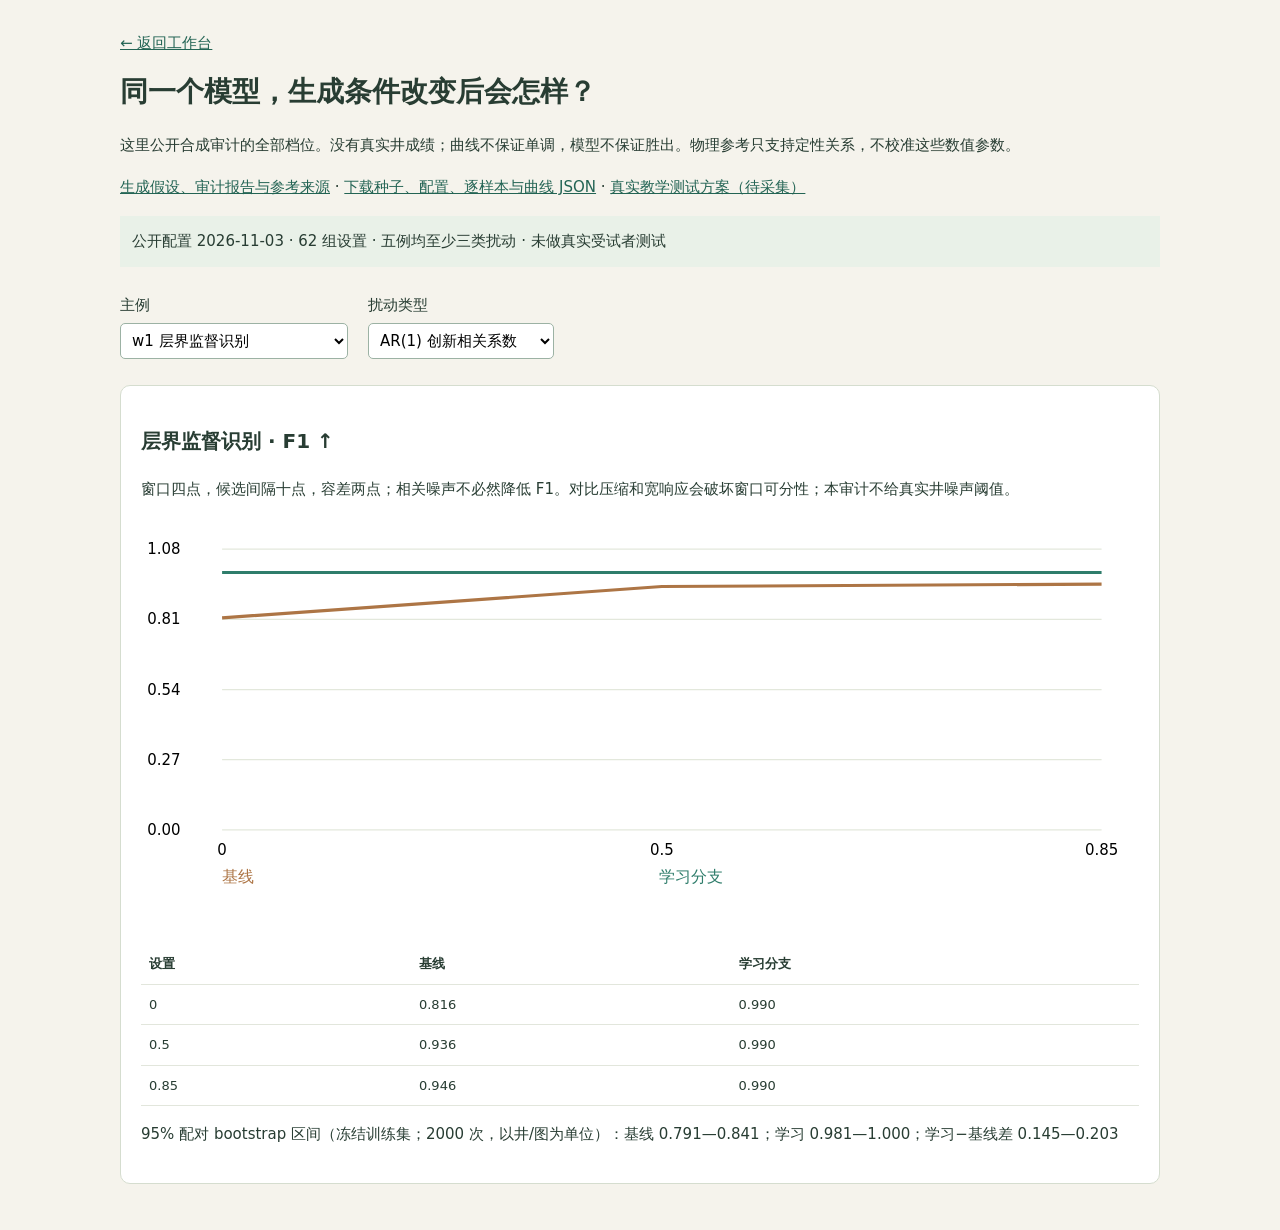
==== docs/evidence.html @ 137063bd "Add traceable well-log evidence and generator sensitivity audits" ====
<!doctype html><html lang="zh-CN"><meta charset="utf-8"><meta name="viewport" content="width=device-width,initial-scale=1"><title>生成器敏感性审计 · 测井工作台</title>
<style>body{margin:0;background:#f5f3ec;color:#283d33;font:15px/1.8 system-ui,sans-serif}main{max-width:1040px;margin:auto;padding:30px 20px}a{color:#236454}h1{font-size:28px;margin:10px 0}h2{font-size:20px}label{display:inline-grid;gap:4px;margin:10px 20px 10px 0}select{font:inherit;padding:7px;max-width:90vw;border:1px solid #9cb2a4;border-radius:5px;background:white}section{border:1px solid #d5ddcf;padding:20px;background:#fff;border-radius:10px;margin:16px 0}svg{width:100%;height:auto}table{border-collapse:collapse;width:100%;font-size:13px}th,td{text-align:left;padding:8px;border-bottom:1px solid #e2e6dc}small{color:#607466}.scroll{overflow:auto}#status{padding:12px;background:#e9f1e8}button:focus-visible,a:focus-visible,select:focus-visible{outline:3px solid #286b53;outline-offset:3px}@media(max-width:600px){main{padding:16px 12px}section{padding:12px}h1{font-size:22px}}</style>
<main><a href="../index.html#/">← 返回工作台</a><h1>同一个模型，生成条件改变后会怎样？</h1><p>这里公开合成审计的全部档位。没有真实井成绩；曲线不保证单调，模型不保证胜出。物理参考只支持定性关系，不校准这些数值参数。</p><p><a href="evidence/generator-audit.md">生成假设、审计报告与参考来源</a> · <a href="evidence/generator-audit.json" download>下载种子、配置、逐样本与曲线 JSON</a> · <a href="teaching-test/PROTOCOL.md">真实教学测试方案（待采集）</a></p><p id="status" role="status">正在载入公开审计…</p><label>主例<select id="case" aria-label="选择审计案例"></select></label><label>扰动类型<select id="axis" aria-label="选择生成器扰动"></select></label><section><h2 id="title"></h2><p id="scope"></p><div id="chart"></div><div class="scroll"><table id="results"></table></div><p id="extra"></p></section><section id="threshold" hidden><h2>w3 阈值诊断：误报与漏检怎样交换？</h2><p>曲线使用已观察过的 20 图，属事后诊断，不是开发调参结果。候选 ROC 把可匹配标注的单条候选标正（允许重复正候选）；对象 PR 则经过间隔抑制和一对一匹配，分母不同。</p><div id="roc"></div><div id="pr"></div><div class="scroll"><table id="threshold-table"></table></div></section></main>
<script>
'use strict';
const select=document.querySelector('#case'),axis=document.querySelector('#axis'),names={rho:'AR(1) 创新相关系数',transition:'箱式响应半宽（点）',shift:'测试类别对比压缩比例',denShift:'测试 DEN 偏移 g/cm³',cnlShift:'测试 CNL 偏移 v/v',noiseScale:'附加噪声幅度',noiseMultiplier:'图像噪声倍数',apertureMultiplier:'路径厚度倍数',dropout:'连续方位缺测比例',drift:'目标井刻度漂移',overlap:'目标类别重叠',warp:'非线性响应错配',gapLength:'连续遮蔽长度 m',mechanism:'缺测机制'};
let data;
function f(v){return typeof v==='number'?v.toFixed(3):v;}
function esc(v){return String(v).replace(/&/g,'&amp;').replace(/</g,'&lt;');}
function chart(rows,lines,label,xy=false){
 const w=800,h=335,x0=65,y0=25,x1=770,y1=250;
 const all=rows.flatMap(r=>lines.map(l=>r[l.key])).filter(Number.isFinite),max=Math.max(...all,1)*1.08;
 const x=(r,i)=>xy?x0+r.x*(x1-x0):x0+i/(rows.length-1||1)*(x1-x0),y=v=>y1-v/(xy?1:max)*(y1-y0);
 let s='<svg viewBox="0 0 '+w+' '+h+'" role="img" aria-label="'+esc(label)+'"><title>'+esc(label)+'</title>';
 for(let i=0;i<=4;i++){const v=(xy?1:max)*i/4,yy=y(v);s+='<path d="M'+x0+' '+yy+'H'+x1+'" stroke="#e3e8dc"/><text x="5" y="'+(yy+4)+'" font-size="12">'+v.toFixed(2)+'</text>';}
 for(const [li,l]of lines.entries()){const points=rows.map((r,i)=>x(r,i)+','+y(r[l.key])).join(' ');s+='<polyline points="'+points+'" fill="none" stroke="'+l.color+'" stroke-width="2.5"/><text x="'+(65+(li%2)*350)+'" y="'+(292+Math.floor(li/2)*20)+'" fill="'+l.color+'" font-size="13">'+l.label+'</text>';}
 rows.forEach((r,i)=>{if(!xy)s+='<text x="'+x(r,i)+'" y="270" text-anchor="middle" font-size="12">'+esc(r.value)+'</text>';});
 return s+'</svg>';
}
function render(){const c=data.cases[select.value],rows=c.series.filter(r=>r.axis===axis.value);document.querySelector('#title').textContent=c.title+' · '+c.metric;document.querySelector('#scope').textContent=c.limits;
 const lines=[{key:'baseline',label:'基线',color:'#ad7545'},{key:'learn',label:'学习分支',color:'#2f7d6b'}];if(rows[0].denOnly!==undefined)lines.push({key:'denOnly',label:'DEN 单变量回归',color:'#6e79aa'});if(rows[0].raw!==undefined)lines.push({key:'raw',label:'GR+DEN 固定缩放 KNN',color:'#557791'});if(rows[0].grOnly!==undefined)lines.push({key:'grOnly',label:'GR 单特征 KNN',color:'#8a6e98'});
 document.querySelector('#chart').innerHTML=chart(rows,lines,names[axis.value]+' 对 '+c.metric+' 的影响；精确数字见下表');
 document.querySelector('#results').innerHTML='<tr><th>设置</th>'+lines.map(l=>'<th>'+esc(l.label)+'</th>').join('')+(rows[0].coverage!==undefined?'<th>回归区间覆盖</th>':'')+'</tr>'+rows.map(r=>'<tr><td>'+esc(r.value)+'</td>'+lines.map(l=>'<td>'+f(r[l.key])+'</td>').join('')+(r.coverage!==undefined?'<td>'+f(r.coverage)+'</td>':'')+'</tr>').join('');
 document.querySelector('#extra').textContent=c.heldout?'95% 配对 bootstrap 区间（冻结训练集；2000 次，以井/图为单位）：基线 '+c.heldout.baseline.map(f).join('—')+'；学习 '+c.heldout.learn.map(f).join('—')+'；学习−基线差 '+c.heldout.pairedDifference.map(f).join('—'):'本组各档位使用 '+rows[0].rows.length+' 个公开种子的配对重复。逐样本数据与附加评价见 JSON。';
 document.querySelector('#threshold').hidden=!c.thresholdCurve;
 if(c.thresholdCurve){const t=c.thresholdCurve;document.querySelector('#roc').innerHTML=chart(t.map(q=>({x:q.candidate.fpr,tpr:q.candidate.tpr})),[{key:'tpr',label:'候选 ROC：FPR → TPR',color:'#6e79aa'}],'候选 ROC 曲线',true);document.querySelector('#pr').innerHTML=chart(t.map(q=>({x:q.object.recall,precision:q.object.precision})),[{key:'precision',label:'对象 PR：召回 → 精确率',color:'#2f7d6b'}],'完整对象匹配的精确率与召回',true);document.querySelector('#threshold-table').innerHTML='<tr><th>阈值</th><th>对象精确率</th><th>对象召回</th><th>误报/漏检</th><th>候选 FPR/TPR</th></tr>'+t.map(q=>'<tr><td>'+q.threshold+'</td><td>'+f(q.object.precision)+'</td><td>'+f(q.object.recall)+'</td><td>'+q.object.fp+' / '+q.object.fn+'</td><td>'+f(q.candidate.fpr)+' / '+f(q.candidate.tpr)+'</td></tr>').join('');}
}
function choose(){const c=data.cases[select.value];axis.innerHTML=[...new Set(c.series.map(r=>r.axis))].map(a=>'<option value="'+a+'">'+names[a]+'</option>').join('');render();}
fetch('evidence/generator-audit.json').then(r=>{if(!r.ok)throw Error('HTTP '+r.status);return r.json();}).then(d=>{data=d;select.innerHTML=Object.entries(d.cases).map(([k,c])=>'<option value="'+k+'">'+k+' '+c.title+'</option>').join('');document.querySelector('#status').textContent='公开配置 '+d.date+' · 62 组设置 · 五例均至少三类扰动 · 未做真实受试者测试';choose();}).catch(e=>{document.querySelector('#status').textContent='审计载入失败：'+e.message+'。请通过 HTTP(S) 打开，file:// 不受支持。';});
select.addEventListener('change',choose);axis.addEventListener('change',render);
</script></html>
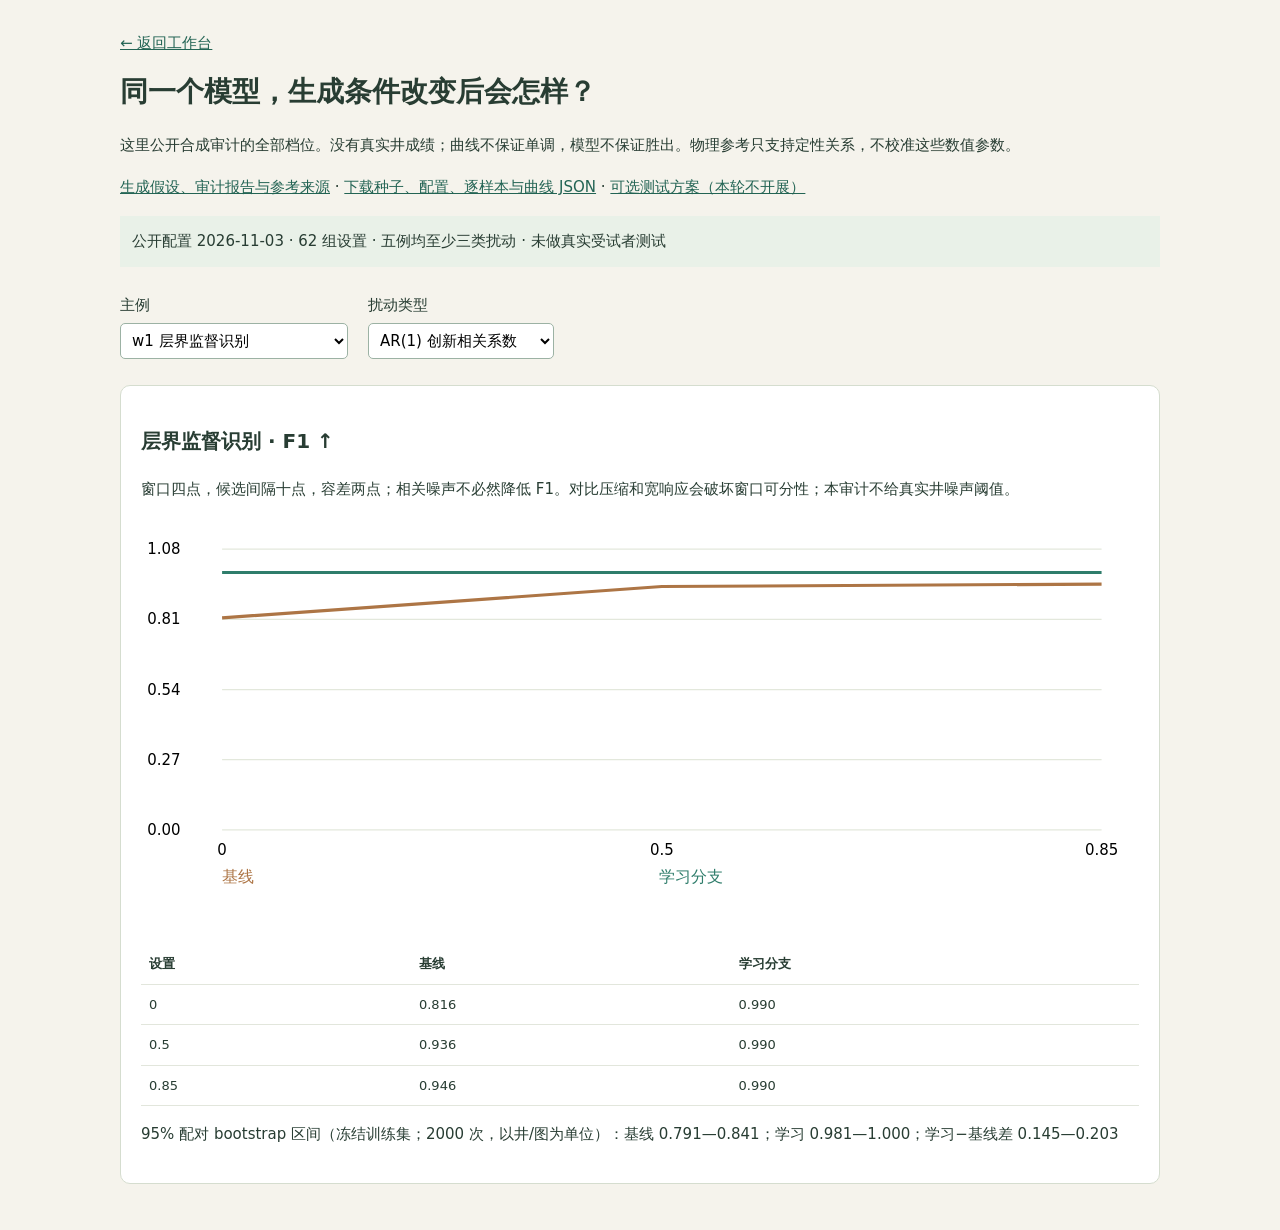
==== commit f5bb3e03: "Record public release checks and measured loading limits" ====
--- a/docs/evidence.html
+++ b/docs/evidence.html
@@ -1,6 +1,6 @@
 <!doctype html><html lang="zh-CN"><meta charset="utf-8"><meta name="viewport" content="width=device-width,initial-scale=1"><title>生成器敏感性审计 · 测井工作台</title>
 <style>body{margin:0;background:#f5f3ec;color:#283d33;font:15px/1.8 system-ui,sans-serif}main{max-width:1040px;margin:auto;padding:30px 20px}a{color:#236454}h1{font-size:28px;margin:10px 0}h2{font-size:20px}label{display:inline-grid;gap:4px;margin:10px 20px 10px 0}select{font:inherit;padding:7px;max-width:90vw;border:1px solid #9cb2a4;border-radius:5px;background:white}section{border:1px solid #d5ddcf;padding:20px;background:#fff;border-radius:10px;margin:16px 0}svg{width:100%;height:auto}table{border-collapse:collapse;width:100%;font-size:13px}th,td{text-align:left;padding:8px;border-bottom:1px solid #e2e6dc}small{color:#607466}.scroll{overflow:auto}#status{padding:12px;background:#e9f1e8}button:focus-visible,a:focus-visible,select:focus-visible{outline:3px solid #286b53;outline-offset:3px}@media(max-width:600px){main{padding:16px 12px}section{padding:12px}h1{font-size:22px}}</style>
-<main><a href="../index.html#/">← 返回工作台</a><h1>同一个模型，生成条件改变后会怎样？</h1><p>这里公开合成审计的全部档位。没有真实井成绩；曲线不保证单调，模型不保证胜出。物理参考只支持定性关系，不校准这些数值参数。</p><p><a href="evidence/generator-audit.md">生成假设、审计报告与参考来源</a> · <a href="evidence/generator-audit.json" download>下载种子、配置、逐样本与曲线 JSON</a> · <a href="teaching-test/PROTOCOL.md">真实教学测试方案（待采集）</a></p><p id="status" role="status">正在载入公开审计…</p><label>主例<select id="case" aria-label="选择审计案例"></select></label><label>扰动类型<select id="axis" aria-label="选择生成器扰动"></select></label><section><h2 id="title"></h2><p id="scope"></p><div id="chart"></div><div class="scroll"><table id="results"></table></div><p id="extra"></p></section><section id="threshold" hidden><h2>w3 阈值诊断：误报与漏检怎样交换？</h2><p>曲线使用已观察过的 20 图，属事后诊断，不是开发调参结果。候选 ROC 把可匹配标注的单条候选标正（允许重复正候选）；对象 PR 则经过间隔抑制和一对一匹配，分母不同。</p><div id="roc"></div><div id="pr"></div><div class="scroll"><table id="threshold-table"></table></div></section></main>
+<main><a href="../index.html#/">← 返回工作台</a><h1>同一个模型，生成条件改变后会怎样？</h1><p>这里公开合成审计的全部档位。没有真实井成绩；曲线不保证单调，模型不保证胜出。物理参考只支持定性关系，不校准这些数值参数。</p><p><a href="evidence/generator-audit.md">生成假设、审计报告与参考来源</a> · <a href="evidence/generator-audit.json" download>下载种子、配置、逐样本与曲线 JSON</a> · <a href="teaching-test/PROTOCOL.md">可选测试方案（本轮不开展）</a></p><p id="status" role="status">正在载入公开审计…</p><label>主例<select id="case" aria-label="选择审计案例"></select></label><label>扰动类型<select id="axis" aria-label="选择生成器扰动"></select></label><section><h2 id="title"></h2><p id="scope"></p><div id="chart"></div><div class="scroll"><table id="results"></table></div><p id="extra"></p></section><section id="threshold" hidden><h2>w3 阈值诊断：误报与漏检怎样交换？</h2><p>曲线使用已观察过的 20 图，属事后诊断，不是开发调参结果。候选 ROC 把可匹配标注的单条候选标正（允许重复正候选）；对象 PR 则经过间隔抑制和一对一匹配，分母不同。</p><div id="roc"></div><div id="pr"></div><div class="scroll"><table id="threshold-table"></table></div></section></main>
 <script>
 'use strict';
 const select=document.querySelector('#case'),axis=document.querySelector('#axis'),names={rho:'AR(1) 创新相关系数',transition:'箱式响应半宽（点）',shift:'测试类别对比压缩比例',denShift:'测试 DEN 偏移 g/cm³',cnlShift:'测试 CNL 偏移 v/v',noiseScale:'附加噪声幅度',noiseMultiplier:'图像噪声倍数',apertureMultiplier:'路径厚度倍数',dropout:'连续方位缺测比例',drift:'目标井刻度漂移',overlap:'目标类别重叠',warp:'非线性响应错配',gapLength:'连续遮蔽长度 m',mechanism:'缺测机制'};
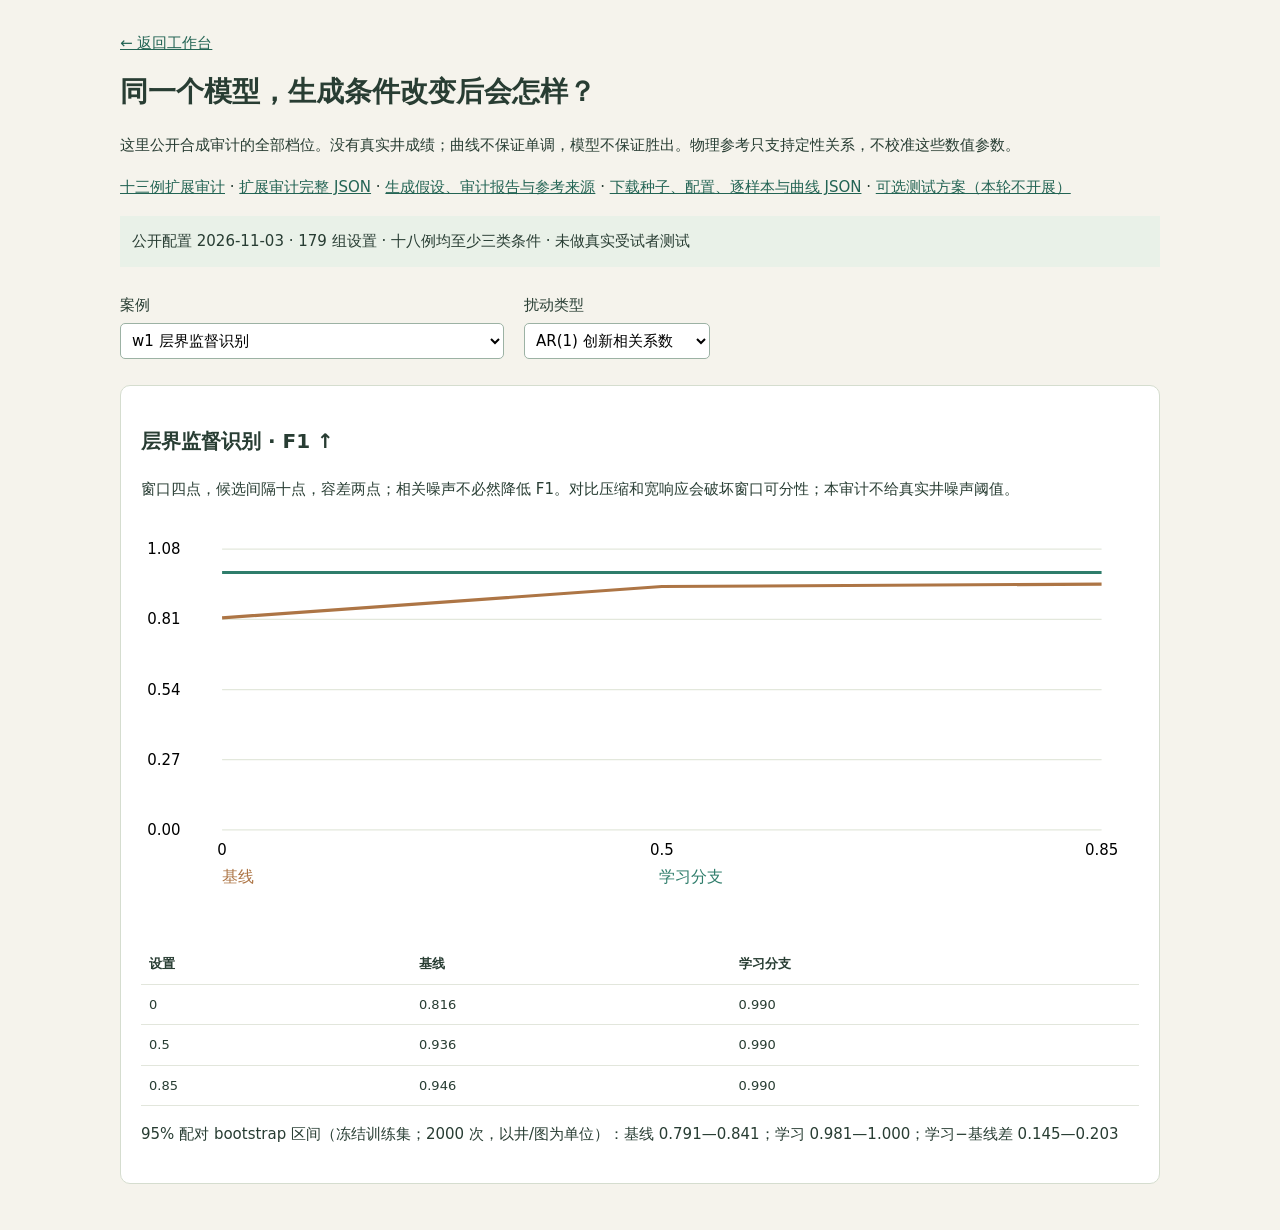
==== commit b18f5920: "Add thirteen portable AI cases across all original modules" ====
--- a/docs/evidence.html
+++ b/docs/evidence.html
@@ -1,6 +1,6 @@
 <!doctype html><html lang="zh-CN"><meta charset="utf-8"><meta name="viewport" content="width=device-width,initial-scale=1"><title>生成器敏感性审计 · 测井工作台</title>
 <style>body{margin:0;background:#f5f3ec;color:#283d33;font:15px/1.8 system-ui,sans-serif}main{max-width:1040px;margin:auto;padding:30px 20px}a{color:#236454}h1{font-size:28px;margin:10px 0}h2{font-size:20px}label{display:inline-grid;gap:4px;margin:10px 20px 10px 0}select{font:inherit;padding:7px;max-width:90vw;border:1px solid #9cb2a4;border-radius:5px;background:white}section{border:1px solid #d5ddcf;padding:20px;background:#fff;border-radius:10px;margin:16px 0}svg{width:100%;height:auto}table{border-collapse:collapse;width:100%;font-size:13px}th,td{text-align:left;padding:8px;border-bottom:1px solid #e2e6dc}small{color:#607466}.scroll{overflow:auto}#status{padding:12px;background:#e9f1e8}button:focus-visible,a:focus-visible,select:focus-visible{outline:3px solid #286b53;outline-offset:3px}@media(max-width:600px){main{padding:16px 12px}section{padding:12px}h1{font-size:22px}}</style>
-<main><a href="../index.html#/">← 返回工作台</a><h1>同一个模型，生成条件改变后会怎样？</h1><p>这里公开合成审计的全部档位。没有真实井成绩；曲线不保证单调，模型不保证胜出。物理参考只支持定性关系，不校准这些数值参数。</p><p><a href="evidence/generator-audit.md">生成假设、审计报告与参考来源</a> · <a href="evidence/generator-audit.json" download>下载种子、配置、逐样本与曲线 JSON</a> · <a href="teaching-test/PROTOCOL.md">可选测试方案（本轮不开展）</a></p><p id="status" role="status">正在载入公开审计…</p><label>主例<select id="case" aria-label="选择审计案例"></select></label><label>扰动类型<select id="axis" aria-label="选择生成器扰动"></select></label><section><h2 id="title"></h2><p id="scope"></p><div id="chart"></div><div class="scroll"><table id="results"></table></div><p id="extra"></p></section><section id="threshold" hidden><h2>w3 阈值诊断：误报与漏检怎样交换？</h2><p>曲线使用已观察过的 20 图，属事后诊断，不是开发调参结果。候选 ROC 把可匹配标注的单条候选标正（允许重复正候选）；对象 PR 则经过间隔抑制和一对一匹配，分母不同。</p><div id="roc"></div><div id="pr"></div><div class="scroll"><table id="threshold-table"></table></div></section></main>
+<main><a href="../index.html#/">← 返回工作台</a><h1>同一个模型，生成条件改变后会怎样？</h1><p>这里公开合成审计的全部档位。没有真实井成绩；曲线不保证单调，模型不保证胜出。物理参考只支持定性关系，不校准这些数值参数。</p><p><a href="evidence/expansion-audit.md">十三例扩展审计</a> · <a href="evidence/expansion-audit.json" download>扩展审计完整 JSON</a> · <a href="evidence/generator-audit.md">生成假设、审计报告与参考来源</a> · <a href="evidence/generator-audit.json" download>下载种子、配置、逐样本与曲线 JSON</a> · <a href="teaching-test/PROTOCOL.md">可选测试方案（本轮不开展）</a></p><p id="status" role="status">正在载入公开审计…</p><label>案例<select id="case" aria-label="选择审计案例"></select></label><label>扰动类型<select id="axis" aria-label="选择生成器扰动"></select></label><section><h2 id="title"></h2><p id="scope"></p><div id="chart"></div><div class="scroll"><table id="results"></table></div><p id="extra"></p></section><section id="threshold" hidden><h2>w3 阈值诊断：误报与漏检怎样交换？</h2><p>曲线使用已观察过的 20 图，属事后诊断，不是开发调参结果。候选 ROC 把可匹配标注的单条候选标正（允许重复正候选）；对象 PR 则经过间隔抑制和一对一匹配，分母不同。</p><div id="roc"></div><div id="pr"></div><div class="scroll"><table id="threshold-table"></table></div></section></main>
 <script>
 'use strict';
 const select=document.querySelector('#case'),axis=document.querySelector('#axis'),names={rho:'AR(1) 创新相关系数',transition:'箱式响应半宽（点）',shift:'测试类别对比压缩比例',denShift:'测试 DEN 偏移 g/cm³',cnlShift:'测试 CNL 偏移 v/v',noiseScale:'附加噪声幅度',noiseMultiplier:'图像噪声倍数',apertureMultiplier:'路径厚度倍数',dropout:'连续方位缺测比例',drift:'目标井刻度漂移',overlap:'目标类别重叠',warp:'非线性响应错配',gapLength:'连续遮蔽长度 m',mechanism:'缺测机制'};
@@ -18,14 +18,14 @@
  return s+'</svg>';
 }
 function render(){const c=data.cases[select.value],rows=c.series.filter(r=>r.axis===axis.value);document.querySelector('#title').textContent=c.title+' · '+c.metric;document.querySelector('#scope').textContent=c.limits;
- const lines=[{key:'baseline',label:'基线',color:'#ad7545'},{key:'learn',label:'学习分支',color:'#2f7d6b'}];if(rows[0].denOnly!==undefined)lines.push({key:'denOnly',label:'DEN 单变量回归',color:'#6e79aa'});if(rows[0].raw!==undefined)lines.push({key:'raw',label:'GR+DEN 固定缩放 KNN',color:'#557791'});if(rows[0].grOnly!==undefined)lines.push({key:'grOnly',label:'GR 单特征 KNN',color:'#8a6e98'});
- document.querySelector('#chart').innerHTML=chart(rows,lines,names[axis.value]+' 对 '+c.metric+' 的影响；精确数字见下表');
+ const lines=[{key:'baseline',label:'基线',color:'#ad7545'},{key:'learn',label:'学习分支',color:'#2f7d6b'}];if(rows[0].alternate!==undefined)lines.push({key:'alternate',label:'附加对照（定义见案例）',color:'#8872a2'});if(rows[0].denOnly!==undefined)lines.push({key:'denOnly',label:'DEN 单变量回归',color:'#6e79aa'});if(rows[0].raw!==undefined)lines.push({key:'raw',label:'GR+DEN 固定缩放 KNN',color:'#557791'});if(rows[0].grOnly!==undefined)lines.push({key:'grOnly',label:'GR 单特征 KNN',color:'#8a6e98'});
+ document.querySelector('#chart').innerHTML=chart(rows,lines,(names[axis.value]||axis.value)+' 对 '+c.metric+' 的影响；精确数字见下表');
  document.querySelector('#results').innerHTML='<tr><th>设置</th>'+lines.map(l=>'<th>'+esc(l.label)+'</th>').join('')+(rows[0].coverage!==undefined?'<th>回归区间覆盖</th>':'')+'</tr>'+rows.map(r=>'<tr><td>'+esc(r.value)+'</td>'+lines.map(l=>'<td>'+f(r[l.key])+'</td>').join('')+(r.coverage!==undefined?'<td>'+f(r.coverage)+'</td>':'')+'</tr>').join('');
  document.querySelector('#extra').textContent=c.heldout?'95% 配对 bootstrap 区间（冻结训练集；2000 次，以井/图为单位）：基线 '+c.heldout.baseline.map(f).join('—')+'；学习 '+c.heldout.learn.map(f).join('—')+'；学习−基线差 '+c.heldout.pairedDifference.map(f).join('—'):'本组各档位使用 '+rows[0].rows.length+' 个公开种子的配对重复。逐样本数据与附加评价见 JSON。';
  document.querySelector('#threshold').hidden=!c.thresholdCurve;
  if(c.thresholdCurve){const t=c.thresholdCurve;document.querySelector('#roc').innerHTML=chart(t.map(q=>({x:q.candidate.fpr,tpr:q.candidate.tpr})),[{key:'tpr',label:'候选 ROC：FPR → TPR',color:'#6e79aa'}],'候选 ROC 曲线',true);document.querySelector('#pr').innerHTML=chart(t.map(q=>({x:q.object.recall,precision:q.object.precision})),[{key:'precision',label:'对象 PR：召回 → 精确率',color:'#2f7d6b'}],'完整对象匹配的精确率与召回',true);document.querySelector('#threshold-table').innerHTML='<tr><th>阈值</th><th>对象精确率</th><th>对象召回</th><th>误报/漏检</th><th>候选 FPR/TPR</th></tr>'+t.map(q=>'<tr><td>'+q.threshold+'</td><td>'+f(q.object.precision)+'</td><td>'+f(q.object.recall)+'</td><td>'+q.object.fp+' / '+q.object.fn+'</td><td>'+f(q.candidate.fpr)+' / '+f(q.candidate.tpr)+'</td></tr>').join('');}
 }
-function choose(){const c=data.cases[select.value];axis.innerHTML=[...new Set(c.series.map(r=>r.axis))].map(a=>'<option value="'+a+'">'+names[a]+'</option>').join('');render();}
-fetch('evidence/generator-audit.json').then(r=>{if(!r.ok)throw Error('HTTP '+r.status);return r.json();}).then(d=>{data=d;select.innerHTML=Object.entries(d.cases).map(([k,c])=>'<option value="'+k+'">'+k+' '+c.title+'</option>').join('');document.querySelector('#status').textContent='公开配置 '+d.date+' · 62 组设置 · 五例均至少三类扰动 · 未做真实受试者测试';choose();}).catch(e=>{document.querySelector('#status').textContent='审计载入失败：'+e.message+'。请通过 HTTP(S) 打开，file:// 不受支持。';});
+function choose(){const c=data.cases[select.value];axis.innerHTML=[...new Set(c.series.map(r=>r.axis))].map(a=>'<option value="'+a+'">'+(names[a]||a)+'</option>').join('');render();}
+Promise.all(['generator-audit.json','expansion-audit.json'].map(n=>fetch('evidence/'+n).then(r=>{if(!r.ok)throw Error('HTTP '+r.status);return r.json();}))).then(parts=>{const d={date:parts[0].date,cases:Object.assign({},...parts.map(x=>x.cases))};data=d;select.innerHTML=Object.entries(d.cases).map(([k,c])=>'<option value="'+k+'">'+k+' '+c.title+'</option>').join('');document.querySelector('#status').textContent='公开配置 '+d.date+' · '+Object.values(d.cases).reduce((n,c)=>n+c.series.length,0)+' 组设置 · 十八例均至少三类条件 · 未做真实受试者测试';choose();}).catch(e=>{document.querySelector('#status').textContent='审计载入失败：'+e.message+'。请通过 HTTP(S) 打开，file:// 不受支持。';});
 select.addEventListener('change',choose);axis.addEventListener('change',render);
 </script></html>
